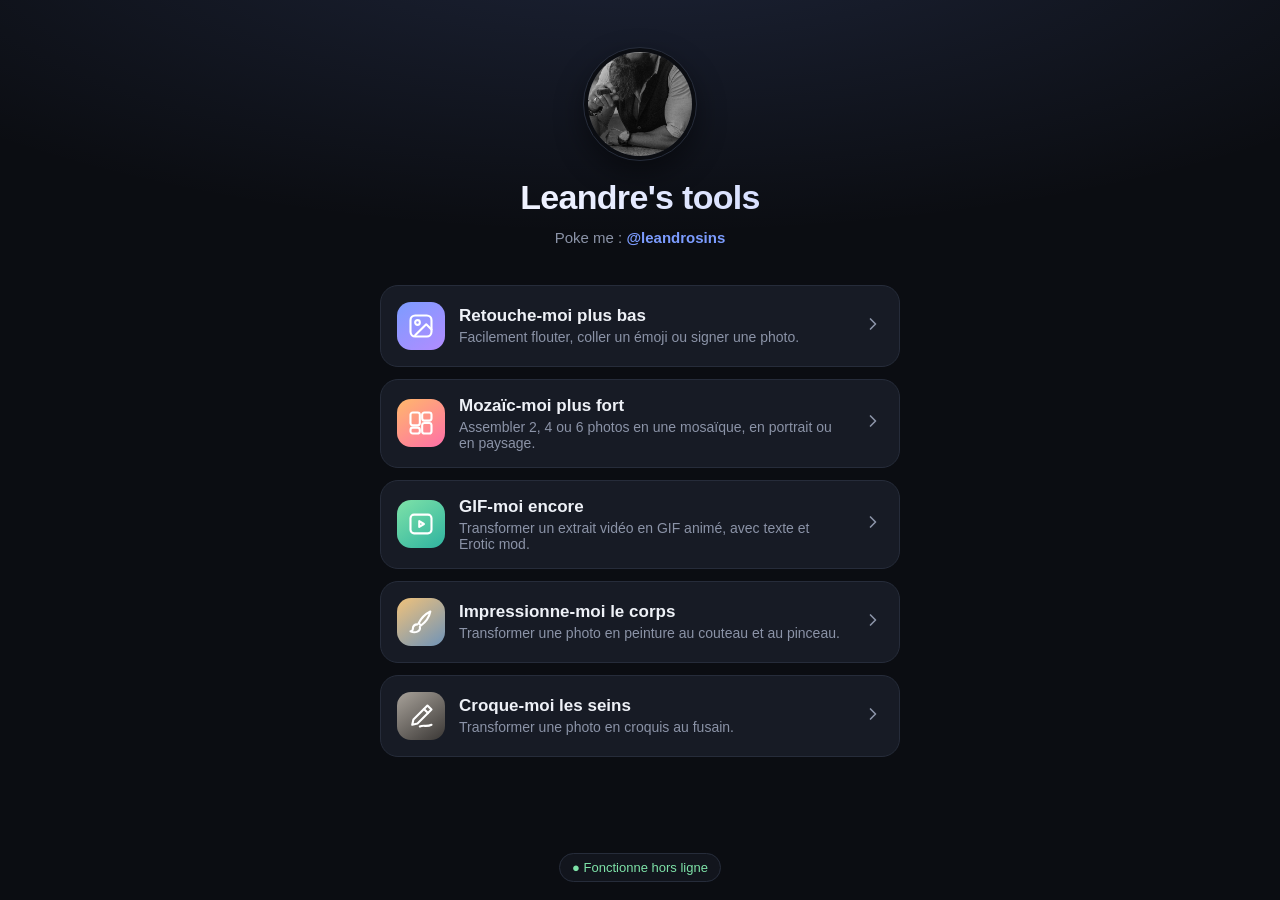
==== index.html @ 6823ff46 "Add croque moi" ====
<!doctype html>
<html lang="fr">
<head>
  <meta charset="utf-8">
  <meta name="viewport" content="width=device-width, initial-scale=1, viewport-fit=cover">
  <meta name="theme-color" content="#0b0d12">
  <meta name="color-scheme" content="dark">
  <meta name="apple-mobile-web-app-capable" content="yes">
  <meta name="mobile-web-app-capable" content="yes">
  <meta name="apple-mobile-web-app-status-bar-style" content="black-translucent">
  <meta name="apple-mobile-web-app-title" content="Leandro's tools">
  <meta name="description" content="Des petits outils 100 % hors ligne, qui tournent dans votre navigateur.">
  <title>Leandro's tools</title>
  <link rel="manifest" href="manifest.webmanifest">
  <link rel="icon" href="assets/icons/icon.svg" type="image/svg+xml">
  <link rel="apple-touch-icon" href="assets/icons/apple-touch-icon.png">
  <link rel="stylesheet" href="assets/css/home.css">
</head>
<body>
  <main class="home">
    <header class="home-header">
      <div class="logo" aria-hidden="true">
        <img src="assets/icons/leandrosins_logo.jpg" alt="" width="56" height="56">
      </div>
      <h1>Leandre's tools</h1>
      <p class="tagline">Poke me : <a href="https://x.com/LeandroSins/">@leandrosins</a></p>
    </header>

    <nav class="tools" aria-label="Outils">
      <a class="tool-card" href="tools/retouche/index.html">
        <span class="tool-icon tool-icon--retouche" aria-hidden="true">
          <svg viewBox="0 0 24 24" width="28" height="28" fill="none" stroke="currentColor" stroke-width="1.8" stroke-linecap="round" stroke-linejoin="round">
            <rect x="3" y="3" width="18" height="18" rx="4"/>
            <circle cx="9" cy="9" r="2"/>
            <path d="M21 15l-4.5-4.5L7 20"/>
          </svg>
        </span>
        <span class="tool-text">
          <span class="tool-name">Retouche-moi plus bas</span>
          <span class="tool-desc">Facilement flouter, coller un émoji ou signer une photo.</span>
        </span>
        <span class="tool-chevron" aria-hidden="true">
          <svg viewBox="0 0 24 24" width="20" height="20" fill="none" stroke="currentColor" stroke-width="2" stroke-linecap="round" stroke-linejoin="round"><path d="M9 6l6 6-6 6"/></svg>
        </span>
      </a>

      <a class="tool-card" href="tools/mosaic/index.html">
        <span class="tool-icon tool-icon--mosaic" aria-hidden="true">
          <svg viewBox="0 0 24 24" width="28" height="28" fill="none" stroke="currentColor" stroke-width="1.8" stroke-linecap="round" stroke-linejoin="round">
            <rect x="3" y="3" width="8" height="11" rx="2"/>
            <rect x="13" y="3" width="8" height="7" rx="2"/>
            <rect x="3" y="16" width="8" height="5" rx="2"/>
            <rect x="13" y="12" width="8" height="9" rx="2"/>
          </svg>
        </span>
        <span class="tool-text">
          <span class="tool-name">Mozaïc-moi plus fort</span>
          <span class="tool-desc">Assembler 2, 4 ou 6 photos en une mosaïque, en portrait ou en paysage.</span>
        </span>
        <span class="tool-chevron" aria-hidden="true">
          <svg viewBox="0 0 24 24" width="20" height="20" fill="none" stroke="currentColor" stroke-width="2" stroke-linecap="round" stroke-linejoin="round"><path d="M9 6l6 6-6 6"/></svg>
        </span>
      </a>

      <a class="tool-card" href="tools/gif/index.html">
        <span class="tool-icon tool-icon--gif" aria-hidden="true">
          <svg viewBox="0 0 24 24" width="28" height="28" fill="none" stroke="currentColor" stroke-width="1.8" stroke-linecap="round" stroke-linejoin="round">
            <rect x="3" y="4" width="18" height="16" rx="3"/>
            <path d="M10.5 9.5v5l4-2.5z"/>
          </svg>
        </span>
        <span class="tool-text">
          <span class="tool-name">GIF-moi encore</span>
          <span class="tool-desc">Transformer un extrait vidéo en GIF animé, avec texte et Erotic mod.</span>
        </span>
        <span class="tool-chevron" aria-hidden="true">
          <svg viewBox="0 0 24 24" width="20" height="20" fill="none" stroke="currentColor" stroke-width="2" stroke-linecap="round" stroke-linejoin="round"><path d="M9 6l6 6-6 6"/></svg>
        </span>
      </a>

      <a class="tool-card" href="tools/impressionne/index.html">
        <span class="tool-icon tool-icon--impressionne" aria-hidden="true">
          <svg viewBox="0 0 24 24" width="28" height="28" fill="none" stroke="currentColor" stroke-width="1.8" stroke-linecap="round" stroke-linejoin="round">
            <path d="M20 3c-4 2-8 6-10 10l2 2c4-3 7-7 8-12z"/>
            <path d="M9 14c-3 0-4 2-4 4 0 1-1 2-2 2 4 2 9 0 8-4"/>
          </svg>
        </span>
        <span class="tool-text">
          <span class="tool-name">Impressionne-moi le corps</span>
          <span class="tool-desc">Transformer une photo en peinture au couteau et au pinceau.</span>
        </span>
        <span class="tool-chevron" aria-hidden="true">
          <svg viewBox="0 0 24 24" width="20" height="20" fill="none" stroke="currentColor" stroke-width="2" stroke-linecap="round" stroke-linejoin="round"><path d="M9 6l6 6-6 6"/></svg>
        </span>
      </a>

      <a class="tool-card" href="tools/croque/index.html">
        <span class="tool-icon tool-icon--croque" aria-hidden="true">
          <svg viewBox="0 0 24 24" width="28" height="28" fill="none" stroke="currentColor" stroke-width="1.8" stroke-linecap="round" stroke-linejoin="round"><path d="M17.5 3l3.5 3.5L9 18.5 4.5 19.5 5.5 15z"/><path d="M14.5 6l3.5 3.5"/><path d="M11 21c3-1.5 6 .5 10-1.5"/></svg>
        </span>
        <span class="tool-text">
          <span class="tool-name">Croque-moi les seins</span>
          <span class="tool-desc">Transformer une photo en croquis au fusain.</span>
        </span>
        <span class="tool-chevron" aria-hidden="true">
          <svg viewBox="0 0 24 24" width="20" height="20" fill="none" stroke="currentColor" stroke-width="2" stroke-linecap="round" stroke-linejoin="round"><path d="M9 6l6 6-6 6"/></svg>
        </span>
      </a>
    </nav>

    <footer class="home-footer">
      <span class="offline-badge" id="offline-badge">● Fonctionne hors ligne</span>
    </footer>
  </main>
  <script src="assets/js/register-sw.js"></script>
</body>
</html>
---- assets/css/home.css ----
:root {
  --bg: #0b0d12;
  --bg-2: #12151d;
  --card: #171b25;
  --card-hover: #1d2230;
  --border: #262c3a;
  --text: #eef1f7;
  --muted: #8b93a7;
  --accent: #7c9cff;
  --accent-2: #b28cff;
  --font: -apple-system, BlinkMacSystemFont, "SF Pro Text", "Segoe UI", Roboto, "Helvetica Neue", Arial, sans-serif;
}

* { box-sizing: border-box; }

html, body {
  margin: 0;
  min-height: 100%;
  background: var(--bg);
  color: var(--text);
  font-family: var(--font);
  -webkit-font-smoothing: antialiased;
  -webkit-text-size-adjust: 100%;
  -webkit-tap-highlight-color: transparent;
}

body {
  background:
    radial-gradient(120% 60% at 50% -10%, rgba(124, 156, 255, 0.16), transparent 60%),
    var(--bg);
  min-height: 100vh;
  min-height: 100dvh;
}

.home {
  max-width: 560px;
  margin: 0 auto;
  min-height: 100vh;
  min-height: 100dvh;
  display: flex;
  flex-direction: column;
  padding:
    calc(env(safe-area-inset-top) + 48px)
    calc(env(safe-area-inset-right) + 20px)
    calc(env(safe-area-inset-bottom) + 24px)
    calc(env(safe-area-inset-left) + 20px);
}

.home-header { text-align: center; margin-bottom: 36px; }

/* Avatar rond façon photo de profil Twitter / X : photo recadrée dans un cercle,
   entourée d'un anneau de la couleur du fond. */
.logo {
  width: 112px;
  height: 112px;
  margin: 0 auto 18px;
  border-radius: 50%;
  overflow: hidden;
  border: 4px solid var(--bg);
  outline: 1px solid var(--border);
  background: var(--card);
  box-shadow: 0 12px 30px rgba(0, 0, 0, 0.45);
}

.logo img {
  display: block;
  width: 100%;
  height: 100%;
  object-fit: cover;
  object-position: center;
}

.tagline a {
  color: var(--accent);
  font-weight: 600;
  text-decoration: none;
}

h1 {
  margin: 0;
  font-size: 34px;
  letter-spacing: -0.02em;
  font-weight: 800;
  background: linear-gradient(90deg, #ffffff, #c9d4ff);
  -webkit-background-clip: text;
  background-clip: text;
  color: transparent;
}

.tagline {
  margin: 10px auto 0;
  max-width: 34ch;
  color: var(--muted);
  font-size: 15px;
  line-height: 1.45;
}

.tools { display: flex; flex-direction: column; gap: 12px; }

.tool-card {
  display: flex;
  align-items: center;
  gap: 14px;
  padding: 16px;
  min-height: 76px;
  border-radius: 18px;
  background: var(--card);
  border: 1px solid var(--border);
  color: inherit;
  text-decoration: none;
  transition: transform 0.12s ease, background 0.15s ease;
}

.tool-card:active { transform: scale(0.98); background: var(--card-hover); }
@media (hover: hover) { .tool-card:hover { background: var(--card-hover); } }

.tool-icon {
  flex: none;
  width: 48px;
  height: 48px;
  border-radius: 14px;
  display: grid;
  place-items: center;
  color: #fff;
}

.tool-icon--retouche { background: linear-gradient(145deg, var(--accent), var(--accent-2)); }
.tool-icon--mosaic { background: linear-gradient(145deg, #ffb86b, #ff6fa8); }
.tool-icon--gif { background: linear-gradient(145deg, #7ee2a8, #2fb3a0); }
.tool-icon--impressionne { background: linear-gradient(145deg, #f0c27b, #6f93b8); }
.tool-icon--croque { background: linear-gradient(145deg, #a8a29a, #3a3735); }

.tool-text { flex: 1; display: flex; flex-direction: column; gap: 3px; min-width: 0; }
.tool-name { font-size: 17px; font-weight: 650; }
.tool-desc { font-size: 14px; color: var(--muted); }
.tool-chevron { color: var(--muted); flex: none; }

.home-footer { margin-top: auto; padding-top: 40px; text-align: center; }

.offline-badge {
  font-size: 13px;
  color: var(--muted);
  padding: 6px 12px;
  border-radius: 999px;
  border: 1px solid var(--border);
  background: var(--bg-2);
}

.offline-badge.is-ready { color: #7ee2a8; }
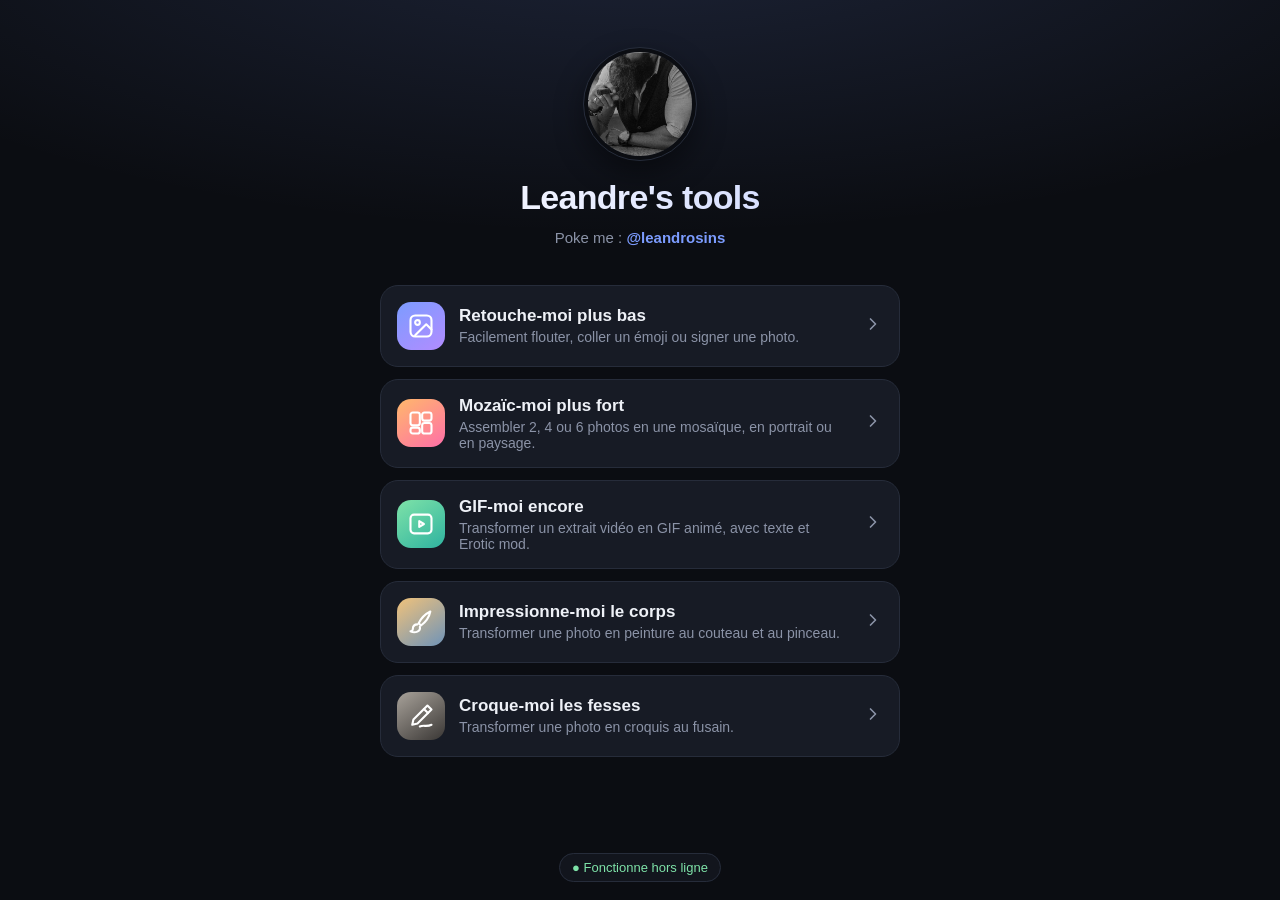
==== commit aa38326d: "change nom" ====
--- a/index.html
+++ b/index.html
@@ -99,7 +99,7 @@
           <svg viewBox="0 0 24 24" width="28" height="28" fill="none" stroke="currentColor" stroke-width="1.8" stroke-linecap="round" stroke-linejoin="round"><path d="M17.5 3l3.5 3.5L9 18.5 4.5 19.5 5.5 15z"/><path d="M14.5 6l3.5 3.5"/><path d="M11 21c3-1.5 6 .5 10-1.5"/></svg>
         </span>
         <span class="tool-text">
-          <span class="tool-name">Croque-moi les seins</span>
+          <span class="tool-name">Croque-moi les fesses</span>
           <span class="tool-desc">Transformer une photo en croquis au fusain.</span>
         </span>
         <span class="tool-chevron" aria-hidden="true">
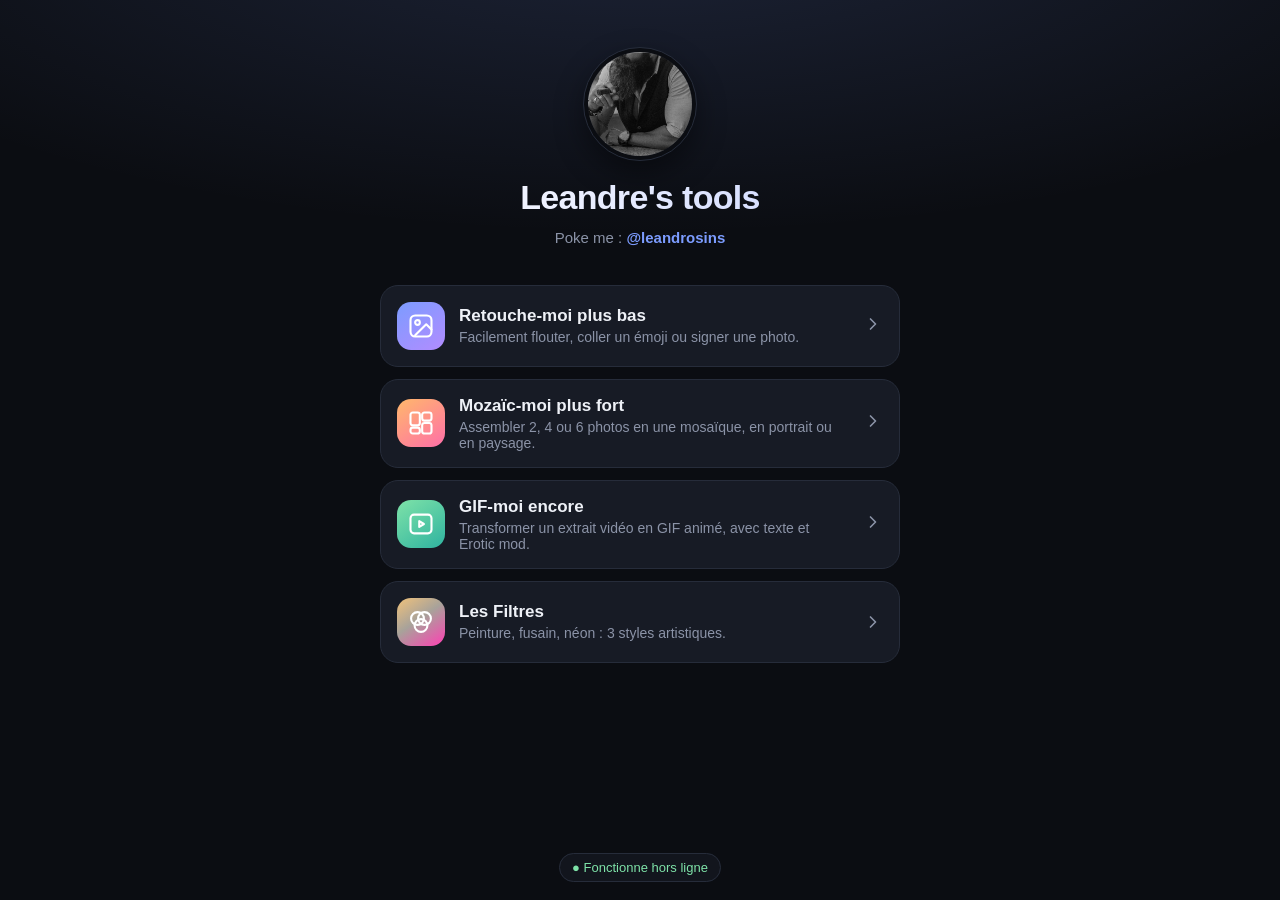
==== commit 99d4e0ad: "Filtre neon" ====
--- a/index.html
+++ b/index.html
@@ -78,40 +78,72 @@
         </span>
       </a>
 
-      <a class="tool-card" href="tools/impressionne/index.html">
-        <span class="tool-icon tool-icon--impressionne" aria-hidden="true">
-          <svg viewBox="0 0 24 24" width="28" height="28" fill="none" stroke="currentColor" stroke-width="1.8" stroke-linecap="round" stroke-linejoin="round">
-            <path d="M20 3c-4 2-8 6-10 10l2 2c4-3 7-7 8-12z"/>
-            <path d="M9 14c-3 0-4 2-4 4 0 1-1 2-2 2 4 2 9 0 8-4"/>
-          </svg>
-        </span>
-        <span class="tool-text">
-          <span class="tool-name">Impressionne-moi le corps</span>
-          <span class="tool-desc">Transformer une photo en peinture au couteau et au pinceau.</span>
-        </span>
-        <span class="tool-chevron" aria-hidden="true">
-          <svg viewBox="0 0 24 24" width="20" height="20" fill="none" stroke="currentColor" stroke-width="2" stroke-linecap="round" stroke-linejoin="round"><path d="M9 6l6 6-6 6"/></svg>
-        </span>
-      </a>
+      <section class="tool-group" id="filters">
+        <button class="tool-card group-toggle" id="filters-toggle" type="button" aria-expanded="false" aria-controls="filters-list">
+          <span class="tool-icon tool-icon--filters" aria-hidden="true">
+            <svg viewBox="0 0 24 24" width="28" height="28" fill="none" stroke="currentColor" stroke-width="1.8" stroke-linecap="round" stroke-linejoin="round"><circle cx="9" cy="9" r="5.5"/><circle cx="15" cy="9" r="5.5"/><circle cx="12" cy="15" r="5.5"/></svg>
+          </span>
+          <span class="tool-text">
+            <span class="tool-name">Les Filtres</span>
+            <span class="tool-desc">Peinture, fusain, néon : 3 styles artistiques.</span>
+          </span>
+          <span class="tool-chevron group-chevron" aria-hidden="true">
+            <svg viewBox="0 0 24 24" width="20" height="20" fill="none" stroke="currentColor" stroke-width="2" stroke-linecap="round" stroke-linejoin="round"><path d="M9 6l6 6-6 6"/></svg>
+          </span>
+        </button>
+        <div class="group-panel" id="filters-list">
+          <div class="group-inner">
+            <a class="tool-card" href="tools/impressionne/index.html">
+              <span class="tool-icon tool-icon--impressionne" aria-hidden="true">
+                <svg viewBox="0 0 24 24" width="28" height="28" fill="none" stroke="currentColor" stroke-width="1.8" stroke-linecap="round" stroke-linejoin="round">
+                  <path d="M20 3c-4 2-8 6-10 10l2 2c4-3 7-7 8-12z"/>
+                  <path d="M9 14c-3 0-4 2-4 4 0 1-1 2-2 2 4 2 9 0 8-4"/>
+                </svg>
+              </span>
+              <span class="tool-text">
+                <span class="tool-name">Impressionne-moi le corps</span>
+                <span class="tool-desc">Transformer une photo en peinture au couteau et au pinceau.</span>
+              </span>
+              <span class="tool-chevron" aria-hidden="true">
+                <svg viewBox="0 0 24 24" width="20" height="20" fill="none" stroke="currentColor" stroke-width="2" stroke-linecap="round" stroke-linejoin="round"><path d="M9 6l6 6-6 6"/></svg>
+              </span>
+            </a>
 
-      <a class="tool-card" href="tools/croque/index.html">
-        <span class="tool-icon tool-icon--croque" aria-hidden="true">
-          <svg viewBox="0 0 24 24" width="28" height="28" fill="none" stroke="currentColor" stroke-width="1.8" stroke-linecap="round" stroke-linejoin="round"><path d="M17.5 3l3.5 3.5L9 18.5 4.5 19.5 5.5 15z"/><path d="M14.5 6l3.5 3.5"/><path d="M11 21c3-1.5 6 .5 10-1.5"/></svg>
-        </span>
-        <span class="tool-text">
-          <span class="tool-name">Croque-moi les fesses</span>
-          <span class="tool-desc">Transformer une photo en croquis au fusain.</span>
-        </span>
-        <span class="tool-chevron" aria-hidden="true">
-          <svg viewBox="0 0 24 24" width="20" height="20" fill="none" stroke="currentColor" stroke-width="2" stroke-linecap="round" stroke-linejoin="round"><path d="M9 6l6 6-6 6"/></svg>
-        </span>
-      </a>
+            <a class="tool-card" href="tools/croque/index.html">
+              <span class="tool-icon tool-icon--croque" aria-hidden="true">
+                <svg viewBox="0 0 24 24" width="28" height="28" fill="none" stroke="currentColor" stroke-width="1.8" stroke-linecap="round" stroke-linejoin="round"><path d="M17.5 3l3.5 3.5L9 18.5 4.5 19.5 5.5 15z"/><path d="M14.5 6l3.5 3.5"/><path d="M11 21c3-1.5 6 .5 10-1.5"/></svg>
+              </span>
+              <span class="tool-text">
+                <span class="tool-name">Croque-moi les fesses</span>
+                <span class="tool-desc">Transformer une photo en croquis au fusain.</span>
+              </span>
+              <span class="tool-chevron" aria-hidden="true">
+                <svg viewBox="0 0 24 24" width="20" height="20" fill="none" stroke="currentColor" stroke-width="2" stroke-linecap="round" stroke-linejoin="round"><path d="M9 6l6 6-6 6"/></svg>
+              </span>
+            </a>
+
+            <a class="tool-card" href="tools/neon/index.html">
+              <span class="tool-icon tool-icon--neon" aria-hidden="true">
+                <svg viewBox="0 0 24 24" width="28" height="28" fill="none" stroke="currentColor" stroke-width="1.8" stroke-linecap="round" stroke-linejoin="round"><path d="M13 2L4.5 13.5H11L10 22l8.5-11.5H12z"/></svg>
+              </span>
+              <span class="tool-text">
+                <span class="tool-name">Neonise-moi les seins</span>
+                <span class="tool-desc">Transformer une photo en peinture néon expressionniste.</span>
+              </span>
+              <span class="tool-chevron" aria-hidden="true">
+                <svg viewBox="0 0 24 24" width="20" height="20" fill="none" stroke="currentColor" stroke-width="2" stroke-linecap="round" stroke-linejoin="round"><path d="M9 6l6 6-6 6"/></svg>
+              </span>
+            </a>
+          </div>
+        </div>
+      </section>
     </nav>
 
     <footer class="home-footer">
       <span class="offline-badge" id="offline-badge">● Fonctionne hors ligne</span>
     </footer>
   </main>
+  <script src="assets/js/home.js"></script>
   <script src="assets/js/register-sw.js"></script>
 </body>
 </html>
--- a/assets/css/home.css
+++ b/assets/css/home.css
@@ -129,11 +129,48 @@
 .tool-icon--gif { background: linear-gradient(145deg, #7ee2a8, #2fb3a0); }
 .tool-icon--impressionne { background: linear-gradient(145deg, #f0c27b, #6f93b8); }
 .tool-icon--croque { background: linear-gradient(145deg, #a8a29a, #3a3735); }
+.tool-icon--neon { background: linear-gradient(145deg, #ff3fb4, #7b3cff); }
+.tool-icon--filters { background: linear-gradient(145deg, #f0c27b, #a8a29a 45%, #ff3fb4); }
 
 .tool-text { flex: 1; display: flex; flex-direction: column; gap: 3px; min-width: 0; }
 .tool-name { font-size: 17px; font-weight: 650; }
 .tool-desc { font-size: 14px; color: var(--muted); }
 .tool-chevron { color: var(--muted); flex: none; }
+
+/* ---------- Groupe dépliable (accordéon) ---------- */
+.tool-group { display: flex; flex-direction: column; }
+.group-toggle { width: 100%; font: inherit; text-align: left; cursor: pointer; -webkit-tap-highlight-color: transparent; }
+.group-chevron svg { display: block; transition: transform 0.25s ease; }
+.group-toggle[aria-expanded="true"] .group-chevron svg { transform: rotate(90deg); }
+
+/* grid 0fr → 1fr : la hauteur s'anime sans la connaître à l'avance */
+.group-panel {
+  display: grid;
+  grid-template-rows: 0fr;
+  opacity: 0;
+  visibility: hidden;
+  transition: grid-template-rows 0.3s ease, opacity 0.25s ease, visibility 0s linear 0.3s;
+}
+.tool-group.is-open .group-panel {
+  grid-template-rows: 1fr;
+  opacity: 1;
+  visibility: visible;
+  transition: grid-template-rows 0.3s ease, opacity 0.25s ease 0.05s, visibility 0s;
+}
+.group-inner {
+  min-height: 0;
+  overflow: hidden;
+  display: flex;
+  flex-direction: column;
+  gap: 12px;
+  padding-left: 14px;
+  margin-left: 6px;
+  border-left: 2px solid var(--border);
+}
+.group-inner > :first-child { margin-top: 12px; }
+@media (prefers-reduced-motion: reduce) {
+  .group-panel, .tool-group.is-open .group-panel, .group-chevron svg { transition: none; }
+}
 
 .home-footer { margin-top: auto; padding-top: 40px; text-align: center; }
 
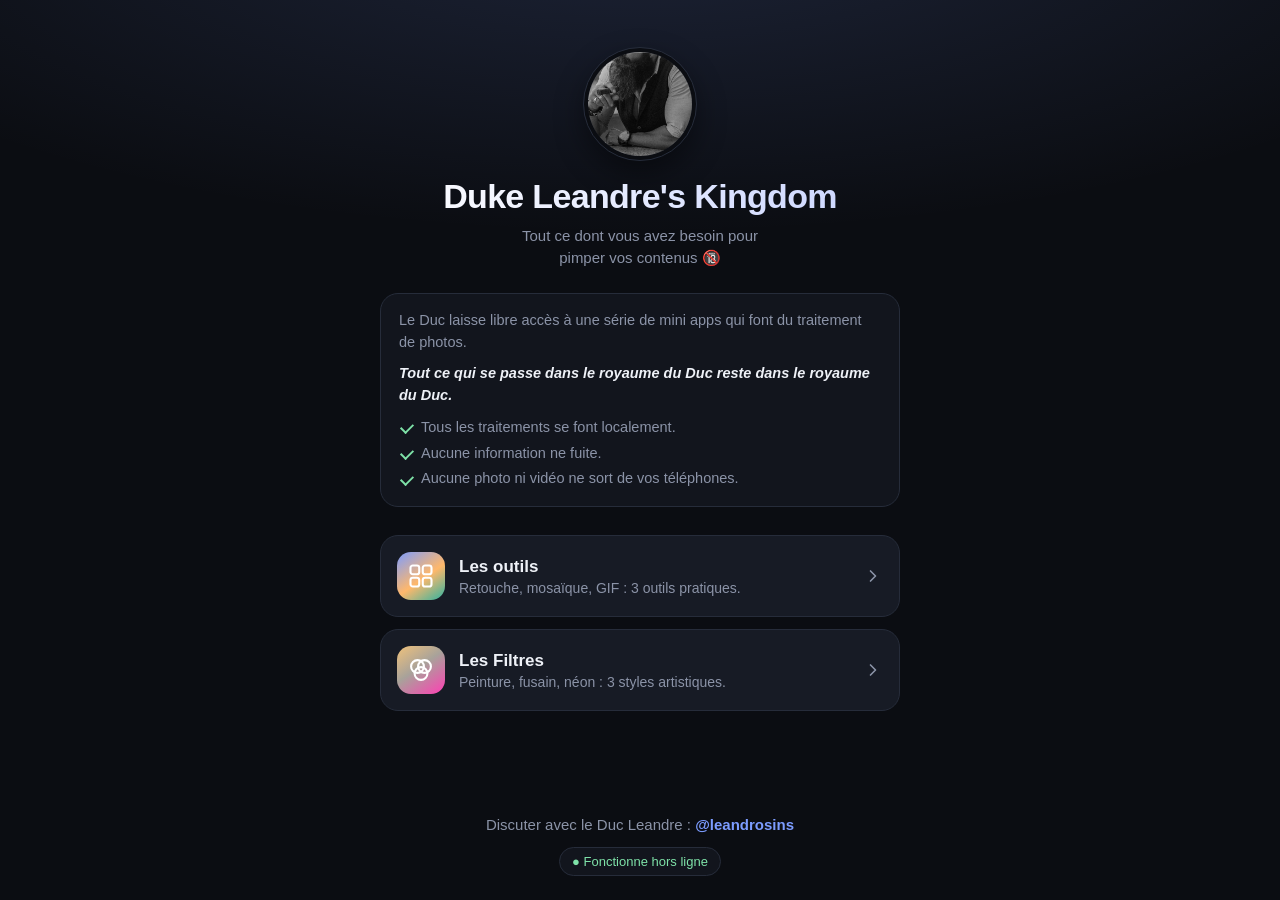
==== commit ceb6f2d9: "Change style" ====
--- a/index.html
+++ b/index.html
@@ -8,9 +8,9 @@
   <meta name="apple-mobile-web-app-capable" content="yes">
   <meta name="mobile-web-app-capable" content="yes">
   <meta name="apple-mobile-web-app-status-bar-style" content="black-translucent">
-  <meta name="apple-mobile-web-app-title" content="Leandro's tools">
-  <meta name="description" content="Des petits outils 100 % hors ligne, qui tournent dans votre navigateur.">
-  <title>Leandro's tools</title>
+  <meta name="apple-mobile-web-app-title" content="Duke Leandre's Kingdom">
+  <meta name="description" content="Des mini apps de traitement photo, 100 %% locales : rien ne sort de votre téléphone.">
+  <title>Duke Leandre's Kingdom</title>
   <link rel="manifest" href="manifest.webmanifest">
   <link rel="icon" href="assets/icons/icon.svg" type="image/svg+xml">
   <link rel="apple-touch-icon" href="assets/icons/apple-touch-icon.png">
@@ -22,64 +22,92 @@
       <div class="logo" aria-hidden="true">
         <img src="assets/icons/leandrosins_logo.jpg" alt="" width="56" height="56">
       </div>
-      <h1>Leandre's tools</h1>
-      <p class="tagline">Poke me : <a href="https://x.com/LeandroSins/">@leandrosins</a></p>
+      <h1>Duke Leandre's Kingdom</h1>
+      <p class="tagline">Tout ce dont vous avez besoin pour pimper vos contenus <span class="nowrap">🔞</span></p>
     </header>
 
+    <section class="manifesto" aria-label="Le royaume">
+      <p>Le Duc laisse libre accès à une série de mini apps qui font du traitement de photos.</p>
+      <p class="manifesto-motto">Tout ce qui se passe dans le royaume du Duc reste dans le royaume du Duc.</p>
+      <ul class="manifesto-list">
+        <li>Tous les traitements se font localement.</li>
+        <li>Aucune information ne fuite.</li>
+        <li>Aucune photo ni vidéo ne sort de vos téléphones.</li>
+      </ul>
+    </section>
+
     <nav class="tools" aria-label="Outils">
-      <a class="tool-card" href="tools/retouche/index.html">
-        <span class="tool-icon tool-icon--retouche" aria-hidden="true">
-          <svg viewBox="0 0 24 24" width="28" height="28" fill="none" stroke="currentColor" stroke-width="1.8" stroke-linecap="round" stroke-linejoin="round">
-            <rect x="3" y="3" width="18" height="18" rx="4"/>
-            <circle cx="9" cy="9" r="2"/>
-            <path d="M21 15l-4.5-4.5L7 20"/>
-          </svg>
-        </span>
-        <span class="tool-text">
-          <span class="tool-name">Retouche-moi plus bas</span>
-          <span class="tool-desc">Facilement flouter, coller un émoji ou signer une photo.</span>
-        </span>
-        <span class="tool-chevron" aria-hidden="true">
-          <svg viewBox="0 0 24 24" width="20" height="20" fill="none" stroke="currentColor" stroke-width="2" stroke-linecap="round" stroke-linejoin="round"><path d="M9 6l6 6-6 6"/></svg>
-        </span>
-      </a>
+      <section class="tool-group" id="tools-group">
+        <button class="tool-card group-toggle" type="button" aria-expanded="false" aria-controls="tools-list">
+          <span class="tool-icon tool-icon--tools" aria-hidden="true">
+            <svg viewBox="0 0 24 24" width="28" height="28" fill="none" stroke="currentColor" stroke-width="1.8" stroke-linecap="round" stroke-linejoin="round"><rect x="3" y="3" width="7.5" height="7.5" rx="2"/><rect x="13.5" y="3" width="7.5" height="7.5" rx="2"/><rect x="3" y="13.5" width="7.5" height="7.5" rx="2"/><rect x="13.5" y="13.5" width="7.5" height="7.5" rx="2"/></svg>
+          </span>
+          <span class="tool-text">
+            <span class="tool-name">Les outils</span>
+            <span class="tool-desc">Retouche, mosaïque, GIF : 3 outils pratiques.</span>
+          </span>
+          <span class="tool-chevron group-chevron" aria-hidden="true">
+            <svg viewBox="0 0 24 24" width="20" height="20" fill="none" stroke="currentColor" stroke-width="2" stroke-linecap="round" stroke-linejoin="round"><path d="M9 6l6 6-6 6"/></svg>
+          </span>
+        </button>
+        <div class="group-panel" id="tools-list">
+          <div class="group-inner">
+            <a class="tool-card" href="tools/retouche/index.html">
+              <span class="tool-icon tool-icon--retouche" aria-hidden="true">
+                <svg viewBox="0 0 24 24" width="28" height="28" fill="none" stroke="currentColor" stroke-width="1.8" stroke-linecap="round" stroke-linejoin="round">
+                  <rect x="3" y="3" width="18" height="18" rx="4"/>
+                  <circle cx="9" cy="9" r="2"/>
+                  <path d="M21 15l-4.5-4.5L7 20"/>
+                </svg>
+              </span>
+              <span class="tool-text">
+                <span class="tool-name">Retouche-moi plus bas</span>
+                <span class="tool-desc">Facilement flouter, coller un émoji ou signer une photo.</span>
+              </span>
+              <span class="tool-chevron" aria-hidden="true">
+                <svg viewBox="0 0 24 24" width="20" height="20" fill="none" stroke="currentColor" stroke-width="2" stroke-linecap="round" stroke-linejoin="round"><path d="M9 6l6 6-6 6"/></svg>
+              </span>
+            </a>
 
-      <a class="tool-card" href="tools/mosaic/index.html">
-        <span class="tool-icon tool-icon--mosaic" aria-hidden="true">
-          <svg viewBox="0 0 24 24" width="28" height="28" fill="none" stroke="currentColor" stroke-width="1.8" stroke-linecap="round" stroke-linejoin="round">
-            <rect x="3" y="3" width="8" height="11" rx="2"/>
-            <rect x="13" y="3" width="8" height="7" rx="2"/>
-            <rect x="3" y="16" width="8" height="5" rx="2"/>
-            <rect x="13" y="12" width="8" height="9" rx="2"/>
-          </svg>
-        </span>
-        <span class="tool-text">
-          <span class="tool-name">Mozaïc-moi plus fort</span>
-          <span class="tool-desc">Assembler 2, 4 ou 6 photos en une mosaïque, en portrait ou en paysage.</span>
-        </span>
-        <span class="tool-chevron" aria-hidden="true">
-          <svg viewBox="0 0 24 24" width="20" height="20" fill="none" stroke="currentColor" stroke-width="2" stroke-linecap="round" stroke-linejoin="round"><path d="M9 6l6 6-6 6"/></svg>
-        </span>
-      </a>
+            <a class="tool-card" href="tools/mosaic/index.html">
+              <span class="tool-icon tool-icon--mosaic" aria-hidden="true">
+                <svg viewBox="0 0 24 24" width="28" height="28" fill="none" stroke="currentColor" stroke-width="1.8" stroke-linecap="round" stroke-linejoin="round">
+                  <rect x="3" y="3" width="8" height="11" rx="2"/>
+                  <rect x="13" y="3" width="8" height="7" rx="2"/>
+                  <rect x="3" y="16" width="8" height="5" rx="2"/>
+                  <rect x="13" y="12" width="8" height="9" rx="2"/>
+                </svg>
+              </span>
+              <span class="tool-text">
+                <span class="tool-name">Mozaïc-moi plus fort</span>
+                <span class="tool-desc">Assembler 2, 4 ou 6 photos en une mosaïque, en portrait ou en paysage.</span>
+              </span>
+              <span class="tool-chevron" aria-hidden="true">
+                <svg viewBox="0 0 24 24" width="20" height="20" fill="none" stroke="currentColor" stroke-width="2" stroke-linecap="round" stroke-linejoin="round"><path d="M9 6l6 6-6 6"/></svg>
+              </span>
+            </a>
 
-      <a class="tool-card" href="tools/gif/index.html">
-        <span class="tool-icon tool-icon--gif" aria-hidden="true">
-          <svg viewBox="0 0 24 24" width="28" height="28" fill="none" stroke="currentColor" stroke-width="1.8" stroke-linecap="round" stroke-linejoin="round">
-            <rect x="3" y="4" width="18" height="16" rx="3"/>
-            <path d="M10.5 9.5v5l4-2.5z"/>
-          </svg>
-        </span>
-        <span class="tool-text">
-          <span class="tool-name">GIF-moi encore</span>
-          <span class="tool-desc">Transformer un extrait vidéo en GIF animé, avec texte et Erotic mod.</span>
-        </span>
-        <span class="tool-chevron" aria-hidden="true">
-          <svg viewBox="0 0 24 24" width="20" height="20" fill="none" stroke="currentColor" stroke-width="2" stroke-linecap="round" stroke-linejoin="round"><path d="M9 6l6 6-6 6"/></svg>
-        </span>
-      </a>
+            <a class="tool-card" href="tools/gif/index.html">
+              <span class="tool-icon tool-icon--gif" aria-hidden="true">
+                <svg viewBox="0 0 24 24" width="28" height="28" fill="none" stroke="currentColor" stroke-width="1.8" stroke-linecap="round" stroke-linejoin="round">
+                  <rect x="3" y="4" width="18" height="16" rx="3"/>
+                  <path d="M10.5 9.5v5l4-2.5z"/>
+                </svg>
+              </span>
+              <span class="tool-text">
+                <span class="tool-name">GIF-moi encore</span>
+                <span class="tool-desc">Transformer un extrait vidéo en GIF animé, avec texte et Erotic mod.</span>
+              </span>
+              <span class="tool-chevron" aria-hidden="true">
+                <svg viewBox="0 0 24 24" width="20" height="20" fill="none" stroke="currentColor" stroke-width="2" stroke-linecap="round" stroke-linejoin="round"><path d="M9 6l6 6-6 6"/></svg>
+              </span>
+            </a>
+          </div>
+        </div>
+      </section>
 
       <section class="tool-group" id="filters">
-        <button class="tool-card group-toggle" id="filters-toggle" type="button" aria-expanded="false" aria-controls="filters-list">
+        <button class="tool-card group-toggle" type="button" aria-expanded="false" aria-controls="filters-list">
           <span class="tool-icon tool-icon--filters" aria-hidden="true">
             <svg viewBox="0 0 24 24" width="28" height="28" fill="none" stroke="currentColor" stroke-width="1.8" stroke-linecap="round" stroke-linejoin="round"><circle cx="9" cy="9" r="5.5"/><circle cx="15" cy="9" r="5.5"/><circle cx="12" cy="15" r="5.5"/></svg>
           </span>
@@ -140,6 +168,7 @@
     </nav>
 
     <footer class="home-footer">
+      <p class="contact">Discuter avec le Duc Leandre : <a href="https://x.com/LeandroSins/">@leandrosins</a></p>
       <span class="offline-badge" id="offline-badge">● Fonctionne hors ligne</span>
     </footer>
   </main>
--- a/assets/css/home.css
+++ b/assets/css/home.css
@@ -46,7 +46,7 @@
     calc(env(safe-area-inset-left) + 20px);
 }
 
-.home-header { text-align: center; margin-bottom: 36px; }
+.home-header { text-align: center; margin-bottom: 24px; }
 
 /* Avatar rond façon photo de profil Twitter / X : photo recadrée dans un cercle,
    entourée d'un anneau de la couleur du fond. */
@@ -81,6 +81,8 @@
   font-size: 34px;
   letter-spacing: -0.02em;
   font-weight: 800;
+  line-height: 1.1;
+  text-wrap: balance;
   background: linear-gradient(90deg, #ffffff, #c9d4ff);
   -webkit-background-clip: text;
   background-clip: text;
@@ -130,6 +132,7 @@
 .tool-icon--impressionne { background: linear-gradient(145deg, #f0c27b, #6f93b8); }
 .tool-icon--croque { background: linear-gradient(145deg, #a8a29a, #3a3735); }
 .tool-icon--neon { background: linear-gradient(145deg, #ff3fb4, #7b3cff); }
+.tool-icon--tools { background: linear-gradient(145deg, var(--accent), #ffb86b 55%, #2fb3a0); }
 .tool-icon--filters { background: linear-gradient(145deg, #f0c27b, #a8a29a 45%, #ff3fb4); }
 
 .tool-text { flex: 1; display: flex; flex-direction: column; gap: 3px; min-width: 0; }
@@ -172,7 +175,33 @@
   .group-panel, .tool-group.is-open .group-panel, .group-chevron svg { transition: none; }
 }
 
-.home-footer { margin-top: auto; padding-top: 40px; text-align: center; }
+/* ---------- Texte d'accueil ---------- */
+.manifesto {
+  margin: 0 0 28px;
+  padding: 16px 18px;
+  border-radius: 18px;
+  background: var(--bg-2);
+  border: 1px solid var(--border);
+  color: var(--muted);
+  font-size: 14.5px;
+  line-height: 1.5;
+}
+.manifesto p { margin: 0; }
+.manifesto-motto { margin-top: 10px !important; color: var(--text); font-weight: 600; font-style: italic; }
+.manifesto-list { margin: 10px 0 0; padding: 0; list-style: none; display: grid; gap: 4px; }
+.manifesto-list li { position: relative; padding-left: 22px; }
+.manifesto-list li::before {
+  content: "";
+  position: absolute; left: 2px; top: 0.45em;
+  width: 10px; height: 6px;
+  border-left: 2px solid #7ee2a8; border-bottom: 2px solid #7ee2a8;
+  transform: rotate(-45deg);
+}
+
+.home-footer { margin-top: auto; padding-top: 40px; text-align: center; display: flex; flex-direction: column; align-items: center; gap: 14px; }
+.contact { margin: 0; color: var(--muted); font-size: 15px; }
+.contact a { color: var(--accent); font-weight: 600; text-decoration: none; }
+.nowrap { white-space: nowrap; }
 
 .offline-badge {
   font-size: 13px;
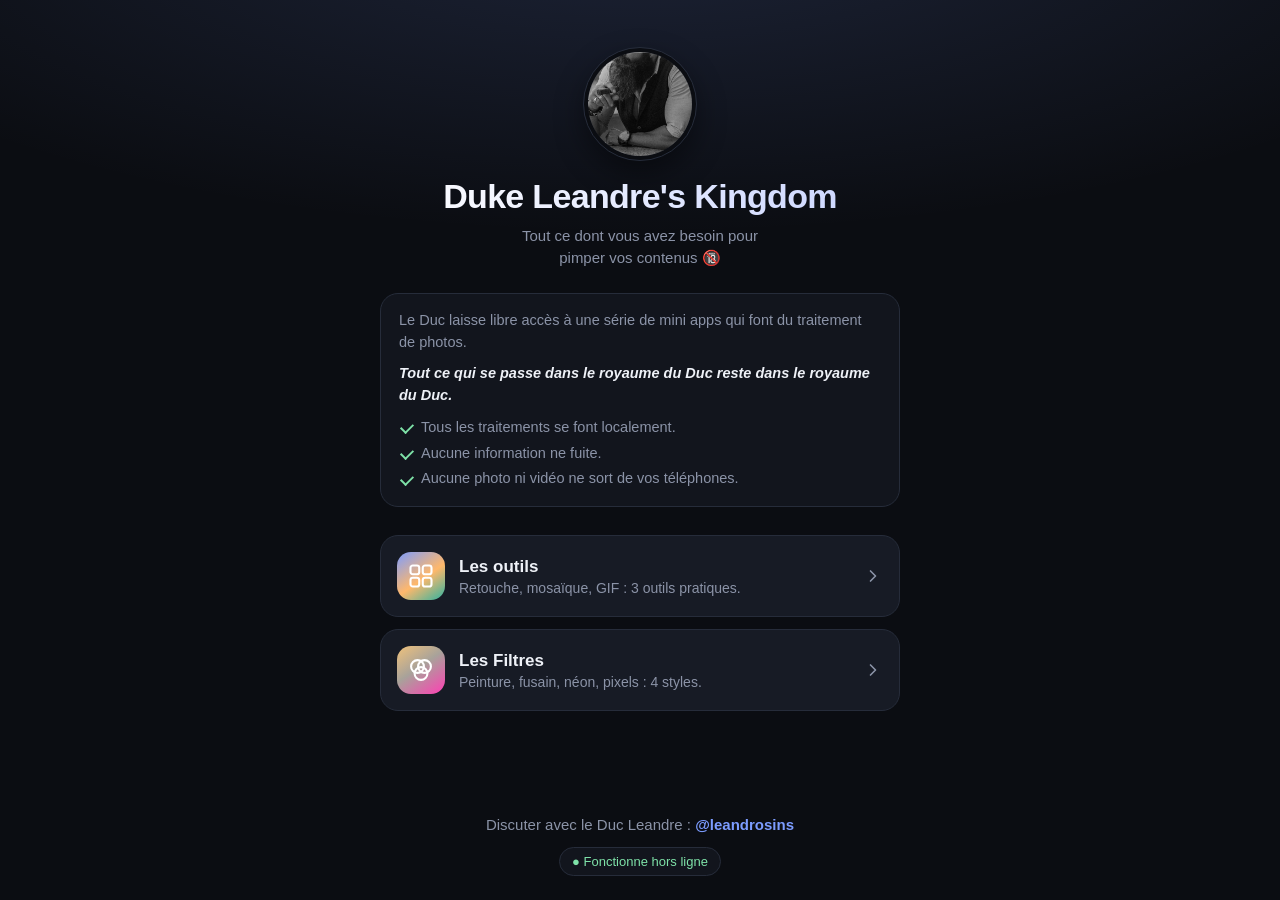
==== commit f9b3fd0f: "Add pixel-moi" ====
--- a/index.html
+++ b/index.html
@@ -113,7 +113,7 @@
           </span>
           <span class="tool-text">
             <span class="tool-name">Les Filtres</span>
-            <span class="tool-desc">Peinture, fusain, néon : 3 styles artistiques.</span>
+            <span class="tool-desc">Peinture, fusain, néon, pixels : 4 styles.</span>
           </span>
           <span class="tool-chevron group-chevron" aria-hidden="true">
             <svg viewBox="0 0 24 24" width="20" height="20" fill="none" stroke="currentColor" stroke-width="2" stroke-linecap="round" stroke-linejoin="round"><path d="M9 6l6 6-6 6"/></svg>
@@ -162,6 +162,19 @@
                 <svg viewBox="0 0 24 24" width="20" height="20" fill="none" stroke="currentColor" stroke-width="2" stroke-linecap="round" stroke-linejoin="round"><path d="M9 6l6 6-6 6"/></svg>
               </span>
             </a>
+
+            <a class="tool-card" href="tools/pixel/index.html">
+              <span class="tool-icon tool-icon--pixel" aria-hidden="true">
+                <svg viewBox="0 0 24 24" width="28" height="28" fill="none" stroke="currentColor" stroke-width="1.8" stroke-linecap="round" stroke-linejoin="round"><rect x="3" y="3" width="6" height="6" fill="currentColor" stroke="none"/><rect x="9" y="9" width="6" height="6" fill="currentColor" stroke="none"/><rect x="15" y="3" width="6" height="6" fill="currentColor" stroke="none"/><rect x="3" y="15" width="6" height="6" fill="currentColor" stroke="none"/><rect x="15" y="15" width="6" height="6" fill="currentColor" stroke="none"/></svg>
+              </span>
+              <span class="tool-text">
+                <span class="tool-name">Pixelle-moi le cul</span>
+                <span class="tool-desc">Pixeliser une photo, du léger grain aux gros blocs.</span>
+              </span>
+              <span class="tool-chevron" aria-hidden="true">
+                <svg viewBox="0 0 24 24" width="20" height="20" fill="none" stroke="currentColor" stroke-width="2" stroke-linecap="round" stroke-linejoin="round"><path d="M9 6l6 6-6 6"/></svg>
+              </span>
+            </a>
           </div>
         </div>
       </section>
--- a/assets/css/home.css
+++ b/assets/css/home.css
@@ -132,6 +132,7 @@
 .tool-icon--impressionne { background: linear-gradient(145deg, #f0c27b, #6f93b8); }
 .tool-icon--croque { background: linear-gradient(145deg, #a8a29a, #3a3735); }
 .tool-icon--neon { background: linear-gradient(145deg, #ff3fb4, #7b3cff); }
+.tool-icon--pixel { background: linear-gradient(145deg, #7ee2a8, #4a7bd8); }
 .tool-icon--tools { background: linear-gradient(145deg, var(--accent), #ffb86b 55%, #2fb3a0); }
 .tool-icon--filters { background: linear-gradient(145deg, #f0c27b, #a8a29a 45%, #ff3fb4); }
 
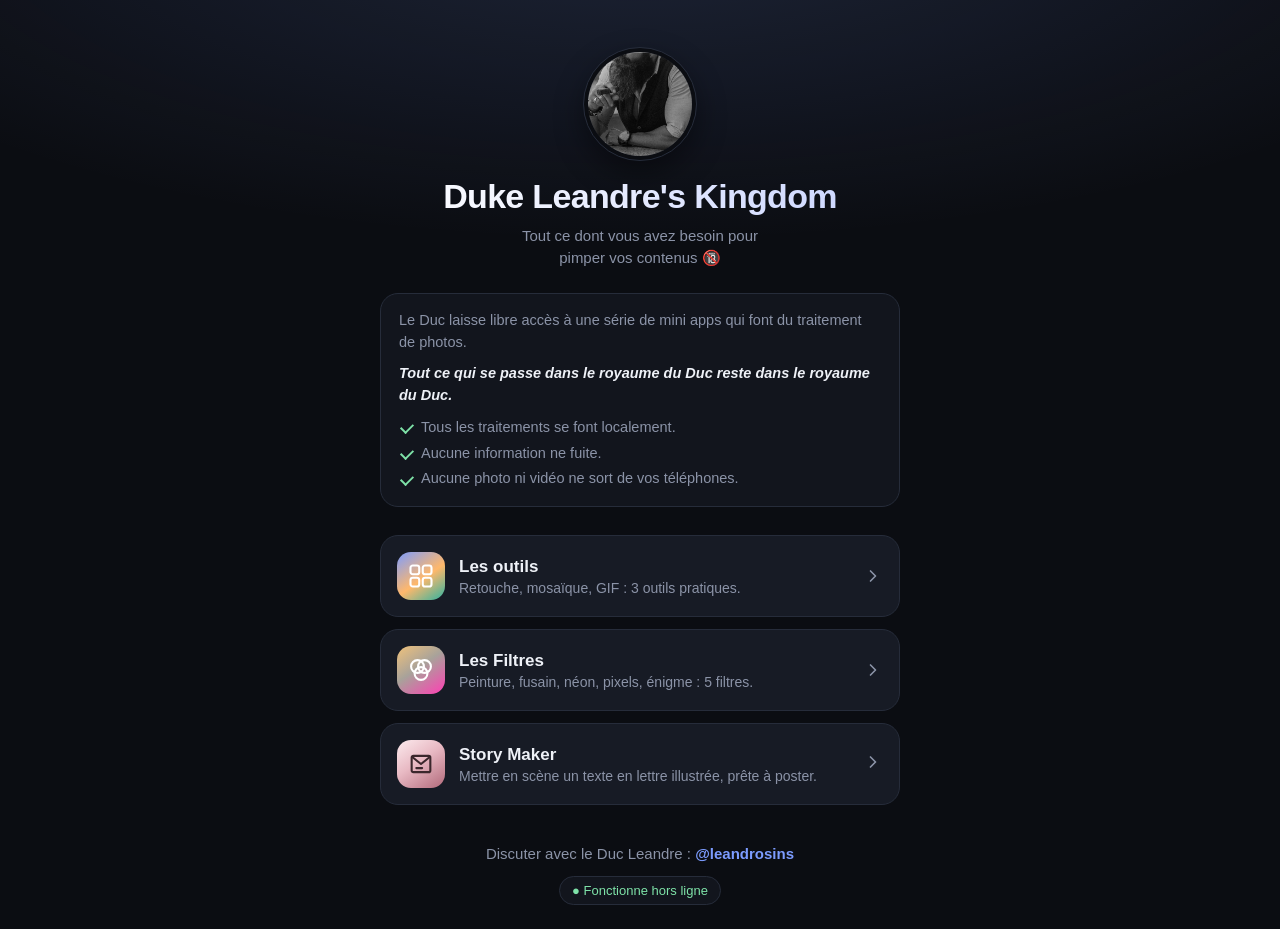
==== commit 59369d54: "add story maker" ====
--- a/index.html
+++ b/index.html
@@ -113,7 +113,7 @@
           </span>
           <span class="tool-text">
             <span class="tool-name">Les Filtres</span>
-            <span class="tool-desc">Peinture, fusain, néon, pixels : 4 styles.</span>
+            <span class="tool-desc">Peinture, fusain, néon, pixels, énigme : 5 filtres.</span>
           </span>
           <span class="tool-chevron group-chevron" aria-hidden="true">
             <svg viewBox="0 0 24 24" width="20" height="20" fill="none" stroke="currentColor" stroke-width="2" stroke-linecap="round" stroke-linejoin="round"><path d="M9 6l6 6-6 6"/></svg>
@@ -175,9 +175,35 @@
                 <svg viewBox="0 0 24 24" width="20" height="20" fill="none" stroke="currentColor" stroke-width="2" stroke-linecap="round" stroke-linejoin="round"><path d="M9 6l6 6-6 6"/></svg>
               </span>
             </a>
+
+            <a class="tool-card" href="tools/secret/index.html">
+              <span class="tool-icon tool-icon--secret" aria-hidden="true">
+                <svg viewBox="0 0 24 24" width="28" height="28" fill="none" stroke="currentColor" stroke-width="1.8" stroke-linecap="round" stroke-linejoin="round"><path d="M12 12a1 1 0 0 1 1 1 2 2 0 0 1-2 2 3 3 0 0 1-3-3 4 4 0 0 1 4-4 5 5 0 0 1 5 5 6 6 0 0 1-6 6 7 7 0 0 1-7-7"/></svg>
+              </span>
+              <span class="tool-text">
+                <span class="tool-name">Enigme-moi sur le visage</span>
+                <span class="tool-desc">Brouiller une photo avec un code secret, et la retrouver.</span>
+              </span>
+              <span class="tool-chevron" aria-hidden="true">
+                <svg viewBox="0 0 24 24" width="20" height="20" fill="none" stroke="currentColor" stroke-width="2" stroke-linecap="round" stroke-linejoin="round"><path d="M9 6l6 6-6 6"/></svg>
+              </span>
+            </a>
           </div>
         </div>
       </section>
+
+      <a class="tool-card" href="tools/story/index.html">
+        <span class="tool-icon tool-icon--story" aria-hidden="true">
+          <svg viewBox="0 0 24 24" width="28" height="28" fill="none" stroke="currentColor" stroke-width="1.8" stroke-linecap="round" stroke-linejoin="round"><path d="M4 6.5A1.5 1.5 0 015.5 5h13A1.5 1.5 0 0120 6.5v11a1.5 1.5 0 01-1.5 1.5h-13A1.5 1.5 0 014 17.5z"/><path d="M4.5 6l7.5 6 7.5-6"/><path d="M8 15.5h5"/></svg>
+        </span>
+        <span class="tool-text">
+          <span class="tool-name">Story Maker</span>
+          <span class="tool-desc">Mettre en scène un texte en lettre illustrée, prête à poster.</span>
+        </span>
+        <span class="tool-chevron" aria-hidden="true">
+          <svg viewBox="0 0 24 24" width="20" height="20" fill="none" stroke="currentColor" stroke-width="2" stroke-linecap="round" stroke-linejoin="round"><path d="M9 6l6 6-6 6"/></svg>
+        </span>
+      </a>
     </nav>
 
     <footer class="home-footer">
--- a/assets/css/home.css
+++ b/assets/css/home.css
@@ -133,6 +133,8 @@
 .tool-icon--croque { background: linear-gradient(145deg, #a8a29a, #3a3735); }
 .tool-icon--neon { background: linear-gradient(145deg, #ff3fb4, #7b3cff); }
 .tool-icon--pixel { background: linear-gradient(145deg, #7ee2a8, #4a7bd8); }
+.tool-icon--secret { background: linear-gradient(145deg, #c3a6ff, #3a2a6b); }
+.tool-icon--story { background: linear-gradient(145deg, #fcebee, #e8b9c3 45%, #b26a7b); color: #3b272c; }
 .tool-icon--tools { background: linear-gradient(145deg, var(--accent), #ffb86b 55%, #2fb3a0); }
 .tool-icon--filters { background: linear-gradient(145deg, #f0c27b, #a8a29a 45%, #ff3fb4); }
 
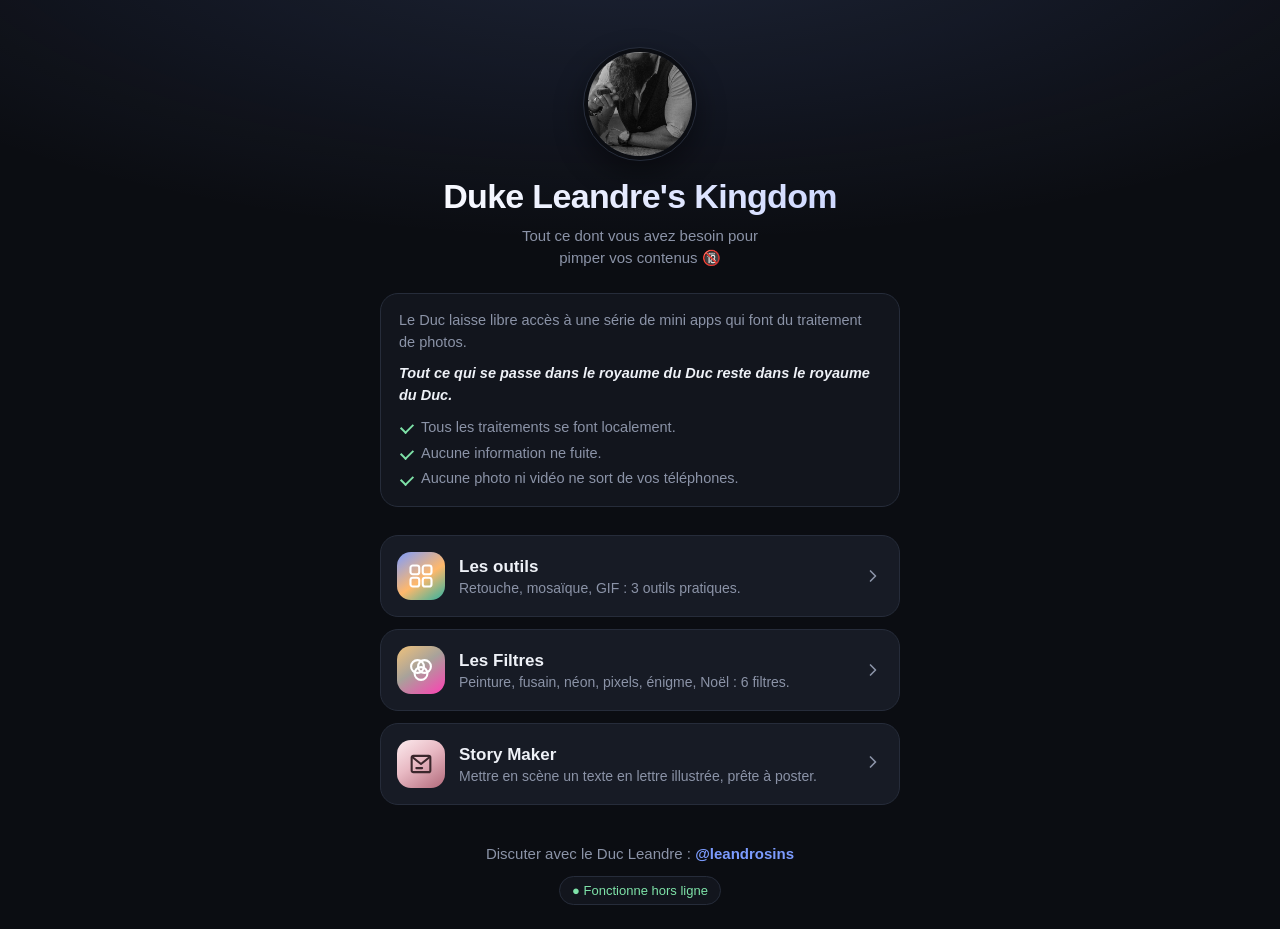
==== commit 6a7f8013: "Add Christmas" ====
--- a/index.html
+++ b/index.html
@@ -113,7 +113,7 @@
           </span>
           <span class="tool-text">
             <span class="tool-name">Les Filtres</span>
-            <span class="tool-desc">Peinture, fusain, néon, pixels, énigme : 5 filtres.</span>
+            <span class="tool-desc">Peinture, fusain, néon, pixels, énigme, Noël : 6 filtres.</span>
           </span>
           <span class="tool-chevron group-chevron" aria-hidden="true">
             <svg viewBox="0 0 24 24" width="20" height="20" fill="none" stroke="currentColor" stroke-width="2" stroke-linecap="round" stroke-linejoin="round"><path d="M9 6l6 6-6 6"/></svg>
@@ -183,6 +183,19 @@
               <span class="tool-text">
                 <span class="tool-name">Enigme-moi sur le visage</span>
                 <span class="tool-desc">Brouiller une photo avec un code secret, et la retrouver.</span>
+              </span>
+              <span class="tool-chevron" aria-hidden="true">
+                <svg viewBox="0 0 24 24" width="20" height="20" fill="none" stroke="currentColor" stroke-width="2" stroke-linecap="round" stroke-linejoin="round"><path d="M9 6l6 6-6 6"/></svg>
+              </span>
+            </a>
+
+            <a class="tool-card" href="tools/noel/index.html">
+              <span class="tool-icon tool-icon--noel" aria-hidden="true">
+                <svg viewBox="0 0 24 24" width="28" height="28" fill="none" stroke="currentColor" stroke-width="1.8" stroke-linecap="round" stroke-linejoin="round"><rect x="4" y="10" width="16" height="10" rx="1.5"/><path d="M3 7h18v3H3zM12 7v13"/><path d="M12 7c-2-4-6-4-6-1.5S9.5 7 12 7c2.5 0 6 1 6-1.5S14 3 12 7z"/></svg>
+              </span>
+              <span class="tool-text">
+                <span class="tool-name">Déballe-moi sous le sapin</span>
+                <span class="tool-desc">Cadres de Noël et accessoires : bonnet, barbe, gui, nœud…</span>
               </span>
               <span class="tool-chevron" aria-hidden="true">
                 <svg viewBox="0 0 24 24" width="20" height="20" fill="none" stroke="currentColor" stroke-width="2" stroke-linecap="round" stroke-linejoin="round"><path d="M9 6l6 6-6 6"/></svg>
--- a/assets/css/home.css
+++ b/assets/css/home.css
@@ -135,6 +135,7 @@
 .tool-icon--pixel { background: linear-gradient(145deg, #7ee2a8, #4a7bd8); }
 .tool-icon--secret { background: linear-gradient(145deg, #c3a6ff, #3a2a6b); }
 .tool-icon--story { background: linear-gradient(145deg, #fcebee, #e8b9c3 45%, #b26a7b); color: #3b272c; }
+.tool-icon--noel { background: linear-gradient(145deg, #e3263a, #1d7a3b); }
 .tool-icon--tools { background: linear-gradient(145deg, var(--accent), #ffb86b 55%, #2fb3a0); }
 .tool-icon--filters { background: linear-gradient(145deg, #f0c27b, #a8a29a 45%, #ff3fb4); }
 
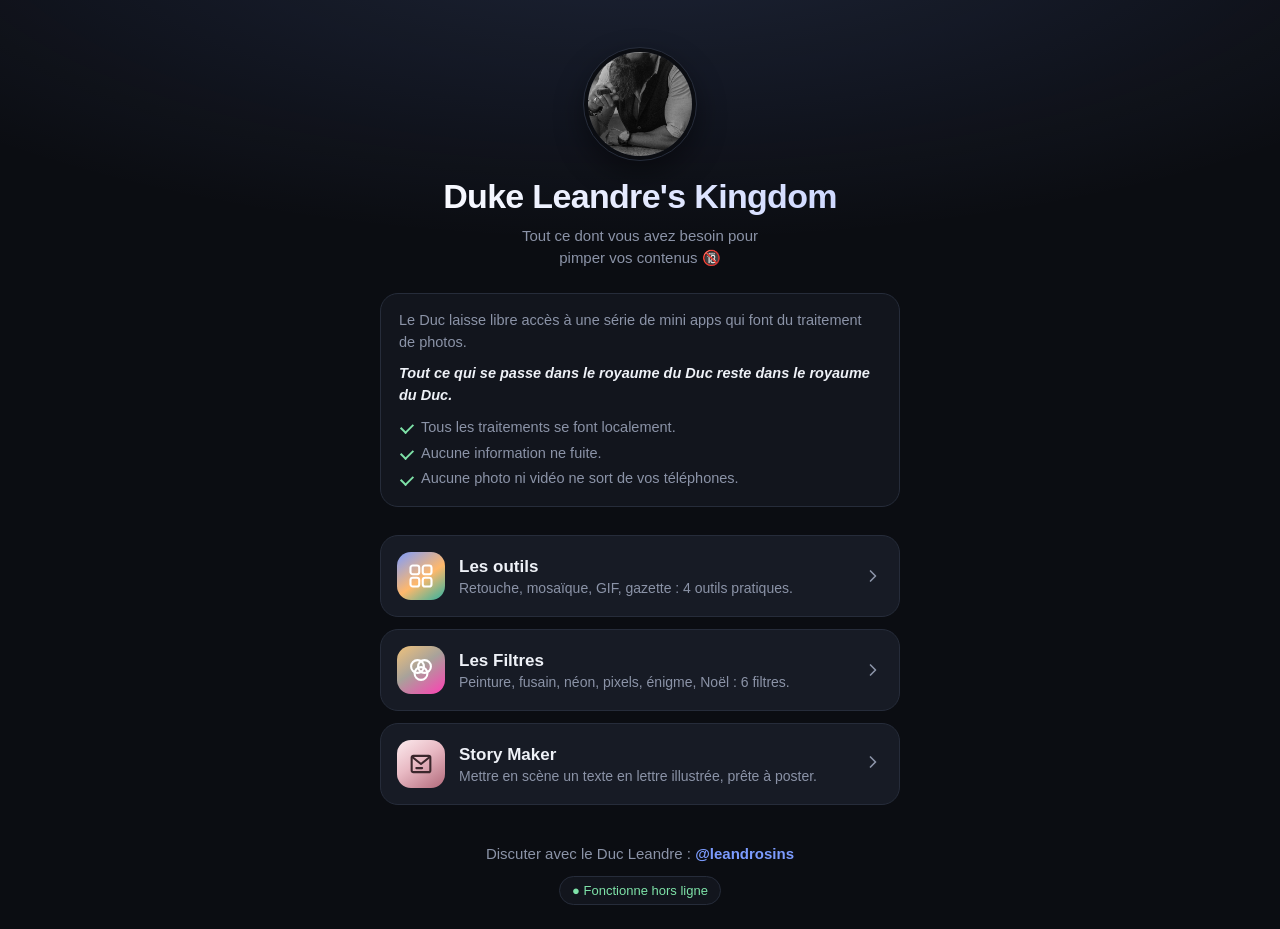
==== commit 8d5d2469: "Add gazette" ====
--- a/index.html
+++ b/index.html
@@ -44,7 +44,7 @@
           </span>
           <span class="tool-text">
             <span class="tool-name">Les outils</span>
-            <span class="tool-desc">Retouche, mosaïque, GIF : 3 outils pratiques.</span>
+            <span class="tool-desc">Retouche, mosaïque, GIF, gazette : 4 outils pratiques.</span>
           </span>
           <span class="tool-chevron group-chevron" aria-hidden="true">
             <svg viewBox="0 0 24 24" width="20" height="20" fill="none" stroke="currentColor" stroke-width="2" stroke-linecap="round" stroke-linejoin="round"><path d="M9 6l6 6-6 6"/></svg>
@@ -97,6 +97,23 @@
               <span class="tool-text">
                 <span class="tool-name">GIF-moi encore</span>
                 <span class="tool-desc">Transformer un extrait vidéo en GIF animé, avec texte et Erotic mod.</span>
+              </span>
+              <span class="tool-chevron" aria-hidden="true">
+                <svg viewBox="0 0 24 24" width="20" height="20" fill="none" stroke="currentColor" stroke-width="2" stroke-linecap="round" stroke-linejoin="round"><path d="M9 6l6 6-6 6"/></svg>
+              </span>
+            </a>
+            <a class="tool-card" href="tools/gazette/index.html">
+              <span class="tool-icon tool-icon--gazette" aria-hidden="true">
+                <svg viewBox="0 0 24 24" width="28" height="28" fill="none" stroke="currentColor" stroke-width="1.8" stroke-linecap="round" stroke-linejoin="round">
+                  <path d="M4 5h13v14H6a2 2 0 01-2-2z"/>
+                  <path d="M17 8h3v9a2 2 0 01-2 2h-1"/>
+                  <rect x="7" y="8" width="7" height="5"/>
+                  <path d="M7 16h7"/>
+                </svg>
+              </span>
+              <span class="tool-text">
+                <span class="tool-name">Gazette-moi</span>
+                <span class="tool-desc">Une page fixe et un GIF qui s’anime dedans, en noir et blanc, comme un journal magique.</span>
               </span>
               <span class="tool-chevron" aria-hidden="true">
                 <svg viewBox="0 0 24 24" width="20" height="20" fill="none" stroke="currentColor" stroke-width="2" stroke-linecap="round" stroke-linejoin="round"><path d="M9 6l6 6-6 6"/></svg>
--- a/assets/css/home.css
+++ b/assets/css/home.css
@@ -136,6 +136,7 @@
 .tool-icon--secret { background: linear-gradient(145deg, #c3a6ff, #3a2a6b); }
 .tool-icon--story { background: linear-gradient(145deg, #fcebee, #e8b9c3 45%, #b26a7b); color: #3b272c; }
 .tool-icon--noel { background: linear-gradient(145deg, #e3263a, #1d7a3b); }
+.tool-icon--gazette { background: linear-gradient(145deg, #d9d4c7, #4a4640); }
 .tool-icon--tools { background: linear-gradient(145deg, var(--accent), #ffb86b 55%, #2fb3a0); }
 .tool-icon--filters { background: linear-gradient(145deg, #f0c27b, #a8a29a 45%, #ff3fb4); }
 
